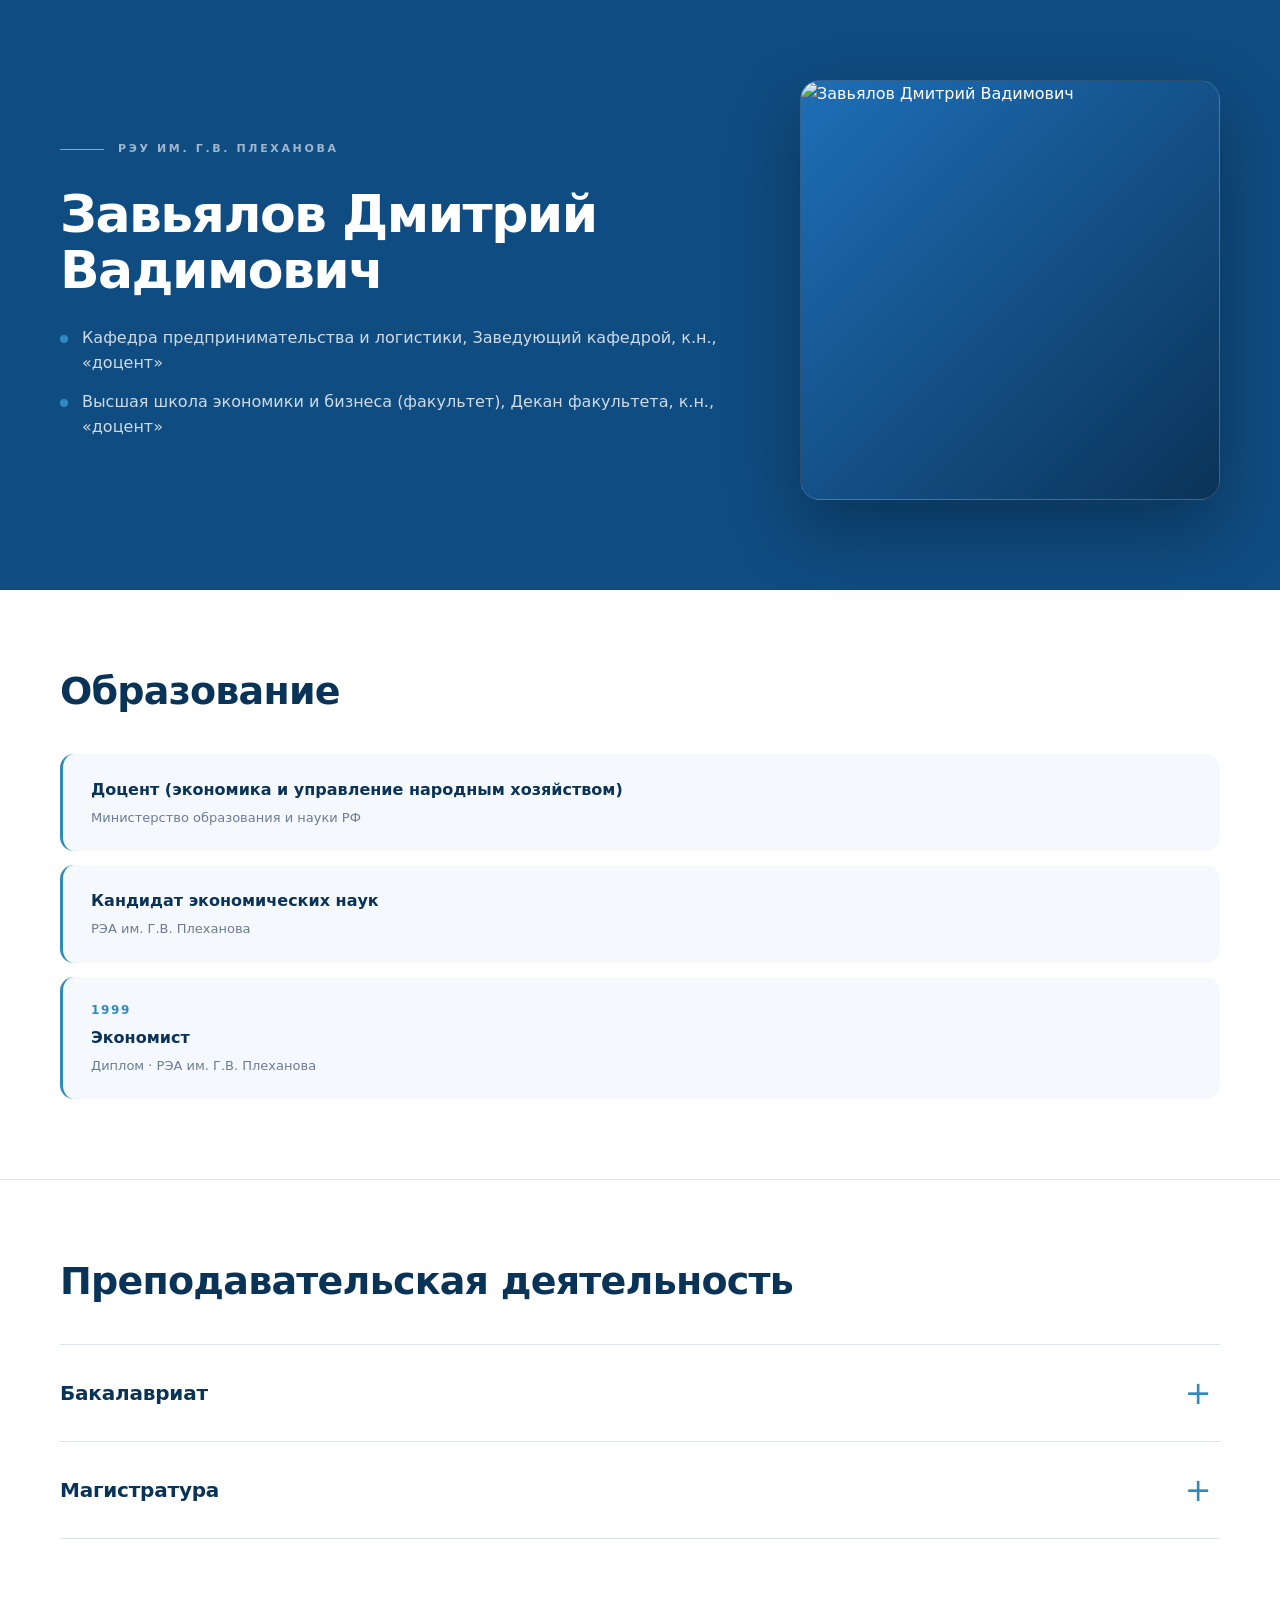
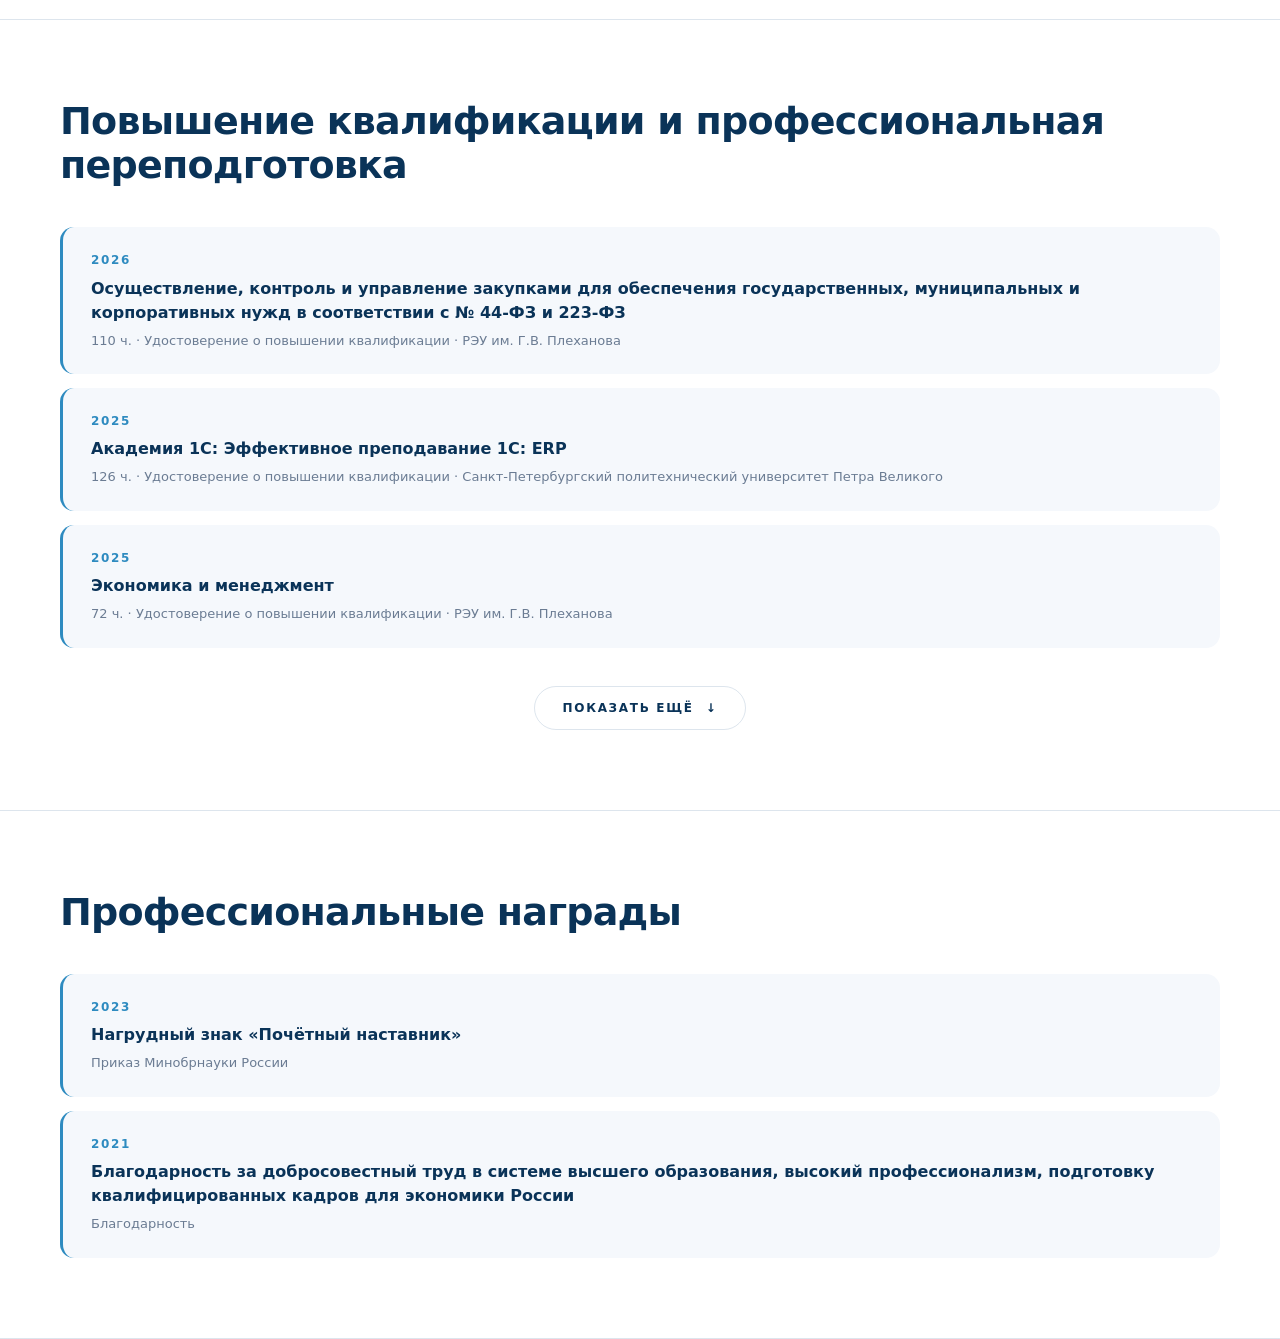
==== Employee/Employee page/index.html @ 573c7ca4 "Add files via upload" ====
<!DOCTYPE html>
<html lang="ru">
<head>
<meta charset="UTF-8">
<meta name="viewport" content="width=device-width, initial-scale=1.0">
<title>Завьялов Дмитрий Вадимович — РЭУ им. Г.В. Плеханова</title>
<link rel="preconnect" href="https://fonts.googleapis.com">
<link rel="preconnect" href="https://fonts.gstatic.com" crossorigin>
<link href="https://fonts.googleapis.com/css2?family=Tilda+Sans:wght@400;600;700;800&display=swap" rel="stylesheet">
<link rel="stylesheet" href="style.css">
</head>
<body>

<!-- HERO -->
<section class="person-hero">
  <div class="container person-hero__grid">
    <div class="person-hero__info">
      <div class="person-hero__eyebrow">
        <span class="person-hero__eyebrow-line"></span>
        РЭУ им. Г.В. Плеханова
      </div>
      <h1 class="person-hero__title">Завьялов Дмитрий Вадимович</h1>
      <div class="person-hero__roles">
        <span class="person-hero__role">Кафедра предпринимательства и логистики, Заведующий кафедрой, к.н., «доцент»</span>
        <span class="person-hero__role">Высшая школа экономики и бизнеса (факультет), Декан факультета, к.н., «доцент»</span>
      </div>
    </div>
    <div class="person-hero__photo">
      <img src="https://www.rea.ru/storage/image/97/97b4a6f0b8fde67471955991f34bde39.jpg_802x2999" alt="Завьялов Дмитрий Вадимович">
    </div>
  </div>
</section>

<!-- ОБРАЗОВАНИЕ -->
<section class="section" id="education">
  <div class="container">
    <div class="section__header">
      <h2 class="section__title">Образование</h2>
    </div>

    <div class="card-list">
      <div class="card-list__item">
        <div class="card-list__title">Доцент (экономика и управление народным хозяйством)</div>
        <div class="card-list__note">Министерство образования и науки РФ</div>
      </div>
      <div class="card-list__item">
        <div class="card-list__title">Кандидат экономических наук</div>
        <div class="card-list__note">РЭА им. Г.В. Плеханова</div>
      </div>
      <div class="card-list__item">
        <div class="card-list__year">1999</div>
        <div class="card-list__title">Экономист</div>
        <div class="card-list__note">Диплом · РЭА им. Г.В. Плеханова</div>
      </div>
    </div>
  </div>
</section>

<!-- ПРЕПОДАВАТЕЛЬСКАЯ ДЕЯТЕЛЬНОСТЬ -->
<section class="section" id="teaching">
  <div class="container">
    <div class="section__header">
      <h2 class="section__title">Преподавательская деятельность</h2>
    </div>

    <div class="accordion">

      <!-- БАКАЛАВРИАТ -->
      <div class="accordion__item" data-accordion-item>
        <button class="accordion__trigger" data-accordion-trigger>
          <span>Бакалавриат</span>
          <span class="accordion__icon" aria-hidden="true">+</span>
        </button>
        <div class="accordion__panel">
          <div class="accordion__content">

            <div class="accordion__block">
              <div class="accordion__block-title">Предпринимательство</div>
              <ul class="accordion__list">
                <li class="accordion__list-item">Информационная безопасность / Безопасность автоматизированных систем — 1-й курс</li>
                <li class="accordion__list-item">Сервис / Технология и сервис в индустрии питания — 1-й курс</li>
                <li class="accordion__list-item">Экономика / Финансы и кредит — 2-й курс</li>
                <li class="accordion__list-item">Экономика / Экономика предприятий и организаций — 2-й курс</li>
                <li class="accordion__list-item">Экономика / Международные экономические отношения — 2-й курс</li>
                <li class="accordion__list-item">Экономика / Экономика и бизнес-планирование — 2-й курс</li>
                <li class="accordion__list-item">Экономика / Международный бизнес (на английском языке) — 2-й курс</li>
                <li class="accordion__list-item">Экономика / Бухгалтерский учет и налогообложение — 2-й курс</li>
                <li class="accordion__list-item">Торговое дело / Коммерция — 2-й курс</li>
                <li class="accordion__list-item">Экономика / Государственные и муниципальные финансы — 2-й курс</li>
                <li class="accordion__list-item">Экономика / Финансы и кредит (на английском языке) — 2-й курс</li>
                <li class="accordion__list-item">Менеджмент / Логистика и управление цепями поставок — 2-й курс</li>
                <li class="accordion__list-item">Менеджмент / Предпринимательство и управление бизнесом — 2-й курс</li>
              </ul>
            </div>

            <div class="accordion__block">
              <div class="accordion__block-title">Создание стартапов</div>
              <ul class="accordion__list">
                <li class="accordion__list-item">Дизайн / Графический дизайн — 2-й курс</li>
              </ul>
            </div>

            <div class="accordion__block">
              <div class="accordion__block-title">Прикладные бизнес-исследования</div>
              <ul class="accordion__list">
                <li class="accordion__list-item">Менеджмент / Предпринимательство и управление бизнесом — 3-й курс</li>
              </ul>
            </div>

            <div class="accordion__block">
              <div class="accordion__block-title">Логистика</div>
              <ul class="accordion__list">
                <li class="accordion__list-item">Менеджмент / Маркетинг — 3-й курс</li>
                <li class="accordion__list-item">Менеджмент / Менеджмент наукоёмких технологий — 3-й курс</li>
              </ul>
            </div>

            <div class="accordion__block">
              <div class="accordion__block-title">Прикладная бизнес-аналитика</div>
              <ul class="accordion__list">
                <li class="accordion__list-item">Менеджмент / Логистика и управление цепями поставок — 3-й курс</li>
              </ul>
            </div>

            <div class="accordion__block">
              <div class="accordion__block-title">Государственная поддержка предпринимательства</div>
              <ul class="accordion__list">
                <li class="accordion__list-item">Менеджмент / Предпринимательство и управление бизнесом — 3-й курс</li>
              </ul>
            </div>

            <div class="accordion__block">
              <div class="accordion__block-title">Логистика снабжения</div>
              <ul class="accordion__list">
                <li class="accordion__list-item">Менеджмент / Логистика и управление цепями поставок — 3-й курс</li>
              </ul>
            </div>

            <div class="accordion__block">
              <div class="accordion__block-title">Стратегии развития бизнеса</div>
              <ul class="accordion__list">
                <li class="accordion__list-item">Менеджмент / Предпринимательство и управление бизнесом — 3-й курс</li>
              </ul>
            </div>

            <div class="accordion__block">
              <div class="accordion__block-title">Бизнес-планирование</div>
              <ul class="accordion__list">
                <li class="accordion__list-item">Экономика / Финансы и кредит (на английском языке) — 3-й курс</li>
              </ul>
            </div>

            <div class="accordion__block">
              <div class="accordion__block-title">Информационные технологии в логистике</div>
              <ul class="accordion__list">
                <li class="accordion__list-item">Менеджмент / Логистика и управление цепями поставок — 4-й курс</li>
              </ul>
            </div>

            <div class="accordion__block">
              <div class="accordion__block-title">Финансирование бизнеса</div>
              <ul class="accordion__list">
                <li class="accordion__list-item">Менеджмент / Предпринимательство и управление бизнесом — 4-й курс</li>
              </ul>
            </div>

            <div class="accordion__block">
              <div class="accordion__block-title">Инновационное предпринимательство</div>
              <ul class="accordion__list">
                <li class="accordion__list-item">Менеджмент / Предпринимательство и управление бизнесом — 4-й курс</li>
              </ul>
            </div>

          </div>
        </div>
      </div>

      <!-- МАГИСТРАТУРА -->
      <div class="accordion__item" data-accordion-item>
        <button class="accordion__trigger" data-accordion-trigger>
          <span>Магистратура</span>
          <span class="accordion__icon" aria-hidden="true">+</span>
        </button>
        <div class="accordion__panel">
          <div class="accordion__content">

            <div class="accordion__block">
              <div class="accordion__block-title">Операционная бизнес-аналитика</div>
              <ul class="accordion__list">
                <li class="accordion__list-item">Экономика / Экономика фирмы — 1-й курс</li>
              </ul>
            </div>

            <div class="accordion__block">
              <div class="accordion__block-title">Методология и методы исследований в менеджменте</div>
              <ul class="accordion__list">
                <li class="accordion__list-item">Менеджмент / Управление маркетингом: Big data, аналитика, технологии — 1-й курс</li>
                <li class="accordion__list-item">Менеджмент / Международный бизнес — 1-й курс</li>
                <li class="accordion__list-item">Менеджмент / Маркетинг и продажи — 1-й курс</li>
                <li class="accordion__list-item">Менеджмент / Маркетинговое управление малым и средним бизнесом — 1-й курс</li>
              </ul>
            </div>

            <div class="accordion__block">
              <div class="accordion__block-title">Информационные технологии в управлении фирмой</div>
              <ul class="accordion__list">
                <li class="accordion__list-item">Экономика / Экономика фирмы — 2-й курс</li>
              </ul>
            </div>

          </div>
        </div>
      </div>

    </div>
  </div>
</section>

<!-- ПОВЫШЕНИЕ КВАЛИФИКАЦИИ -->
<section class="section" id="qualification">
  <div class="container">
    <div class="section__header">
      <h2 class="section__title">Повышение квалификации и профессиональная переподготовка</h2>
    </div>

    <div class="card-list" data-list>
      <div class="card-list__item">
        <div class="card-list__year">2026</div>
        <div class="card-list__title">Осуществление, контроль и управление закупками для обеспечения государственных, муниципальных и корпоративных нужд в соответствии с № 44-ФЗ и 223-ФЗ</div>
        <div class="card-list__note">110 ч. · Удостоверение о повышении квалификации · РЭУ им. Г.В. Плеханова</div>
      </div>

      <div class="card-list__item">
        <div class="card-list__year">2025</div>
        <div class="card-list__title">Академия 1С: Эффективное преподавание 1С: ERP</div>
        <div class="card-list__note">126 ч. · Удостоверение о повышении квалификации · Санкт-Петербургский политехнический университет Петра Великого</div>
      </div>

      <div class="card-list__item">
        <div class="card-list__year">2025</div>
        <div class="card-list__title">Экономика и менеджмент</div>
        <div class="card-list__note">72 ч. · Удостоверение о повышении квалификации · РЭУ им. Г.В. Плеханова</div>
      </div>

      <!-- Скрытые карточки -->
      <div class="card-list__extra">
        <div class="card-list__extra-clip">

          <div class="card-list__item">
            <div class="card-list__year">2023</div>
            <div class="card-list__title">Особенности инклюзивного образования в ВУЗе с ДОТ</div>
            <div class="card-list__note">16 ч. · Удостоверение о повышении квалификации · РЭУ им. Г.В. Плеханова</div>
          </div>

          <div class="card-list__item">
            <div class="card-list__year">2023</div>
            <div class="card-list__title">Работа в электронной информационно-образовательной среде</div>
            <div class="card-list__note">16 ч. · Удостоверение о повышении квалификации · РЭУ им. Г.В. Плеханова</div>
          </div>

          <div class="card-list__item">
            <div class="card-list__year">2023</div>
            <div class="card-list__title">Автоматизация бизнес-процессов на базе технологий 1С</div>
            <div class="card-list__note">72 ч. · Удостоверение о повышении квалификации · Санкт-Петербургский политехнический университет Петра Великого</div>
          </div>

        </div>
      </div>

      <button class="card-list__toggle" data-list-toggle type="button">
        <span class="card-list__toggle-text">Показать ещё</span>
        <span class="card-list__toggle-icon" aria-hidden="true">↓</span>
      </button>
    </div>
  </div>
</section>

<!-- ПРОФЕССИОНАЛЬНЫЕ НАГРАДЫ -->
<section class="section" id="awards">
  <div class="container">
    <div class="section__header">
      <h2 class="section__title">Профессиональные награды</h2>
    </div>

    <div class="card-list">
      <div class="card-list__item">
        <div class="card-list__year">2023</div>
        <div class="card-list__title">Нагрудный знак «Почётный наставник»</div>
        <div class="card-list__note">Приказ Минобрнауки России</div>
      </div>
      <div class="card-list__item">
        <div class="card-list__year">2021</div>
        <div class="card-list__title">Благодарность за добросовестный труд в системе высшего образования, высокий профессионализм, подготовку квалифицированных кадров для экономики России</div>
        <div class="card-list__note">Благодарность</div>
      </div>
    </div>
  </div>
</section>

<script src="script.js"></script>
<script src="block.js"></script>

</body>
</html>
---- Employee/Employee page/style.css ----
/* =========================================
   Variables
   ========================================= */
:root {
  /* --- Палитра --- */
  --paris-blue: #0F4C81;
  --paris-blue-dark: #0A3358;
  --paris-blue-light: #1E6FB8;
  --paris-blue-line: rgba(15, 76, 129, 0.14);
  --signal-white: #FFFFFF;
  --soft-white: #F5F8FC;
  --text-main: #12233B;
  --text-muted: #6B7C93;
  --accent: #2E8BC0;

  /* --- Анимации --- */
  --transition: cubic-bezier(0.25, 0.8, 0.3, 1);
}

/* =========================================
   Reset & Base
   ========================================= */
*, *::before, *::after {
  box-sizing: border-box;
  margin: 0;
  padding: 0;
}

html { scroll-behavior: smooth; }

body {
  font-family: 'Tilda Sans', 'Manrope', 'Segoe UI', system-ui, sans-serif;
  font-weight: 400;
  background: var(--signal-white);
  color: var(--text-main);
  line-height: 1.6;
  -webkit-font-smoothing: antialiased;
  -moz-osx-font-smoothing: grayscale;
}

img { max-width: 100%; height: auto; display: block; }
button { font-family: inherit; }

.container {
  max-width: 1240px;
  margin: 0 auto;
  padding: 0 40px;
}

/* =========================================
   BLOCK: person-hero
   ========================================= */
.person-hero {
  background: var(--paris-blue);
  color: var(--signal-white);
  padding: 80px 0 90px;
}

.person-hero__grid {
  display: grid;
  grid-template-columns: 1fr 420px;
  gap: 56px;
  align-items: center;
}

.person-hero__info {
  display: flex;
  flex-direction: column;
}

.person-hero__eyebrow {
  display: inline-flex;
  align-items: center;
  gap: 14px;
  margin-bottom: 28px;
  font-size: 11px;
  font-weight: 700;
  letter-spacing: 0.24em;
  text-transform: uppercase;
  color: rgba(255, 255, 255, 0.6);
}

.person-hero__eyebrow-line {
  width: 44px;
  height: 1px;
  background: rgba(255, 255, 255, 0.5);
}

.person-hero__title {
  margin-bottom: 28px;
  font-size: clamp(32px, 4.4vw, 52px);
  font-weight: 800;
  letter-spacing: -0.03em;
  line-height: 1.08;
  color: var(--signal-white);
}

.person-hero__roles {
  display: flex;
  flex-direction: column;
  gap: 14px;
  font-size: 16px;
  line-height: 1.55;
  color: rgba(255, 255, 255, 0.8);
}

.person-hero__role {
  display: inline-flex;
  align-items: flex-start;
  gap: 14px;
}

.person-hero__role::before {
  content: "";
  width: 8px;
  height: 8px;
  margin-top: 9px;
  border-radius: 50%;
  background: var(--accent);
  flex-shrink: 0;
}

.person-hero__photo {
  position: relative;
  width: 100%;
  aspect-ratio: 1 / 1;
  border-radius: 20px;
  overflow: hidden;
  background: linear-gradient(135deg, var(--paris-blue-light) 0%, var(--paris-blue-dark) 100%);
  box-shadow: 0 30px 70px rgba(0, 0, 0, 0.30);
  border: 1px solid rgba(255, 255, 255, 0.12);
}

.person-hero__photo img {
  width: 100%;
  height: 100%;
  object-fit: cover;
  object-position: center top;
}

/* =========================================
   BLOCK: section
   ========================================= */
.section {
  padding: 80px 0;
  border-bottom: 1px solid var(--paris-blue-line);
}

.section:last-child {
  border-bottom: none;
}

.section__header {
  margin-bottom: 40px;
}

.section__title {
  font-size: clamp(28px, 3.4vw, 38px);
  font-weight: 800;
  letter-spacing: -0.02em;
  line-height: 1.15;
  color: var(--paris-blue-dark);
}

/* =========================================
   BLOCK: card-list
   ========================================= */
.card-list {
  display: flex;
  flex-direction: column;
  gap: 14px;
}

.card-list__item {
  padding: 24px 28px;
  background: var(--soft-white);
  border-radius: 14px;
  border-left: 3px solid var(--accent);
  display: flex;
  flex-direction: column;
  gap: 6px;
}

.card-list__year {
  font-size: 12px;
  font-weight: 700;
  letter-spacing: 0.14em;
  text-transform: uppercase;
  color: var(--accent);
}

.card-list__title {
  font-size: 16px;
  font-weight: 600;
  line-height: 1.5;
  color: var(--paris-blue-dark);
}

.card-list__note {
  font-size: 13px;
  line-height: 1.5;
  color: var(--text-muted);
}

/* Скрытая часть (доп. карточки) */
.card-list__extra {
  display: grid;
  grid-template-rows: 0fr;
  margin-top: -14px; /* Гасит gap родителя, пока свёрнуто */
  transition:
    grid-template-rows 0.5s var(--transition),
    margin-top 0.4s var(--transition);
}

.card-list__extra-clip {
  overflow: hidden;
  min-height: 0;
  display: flex;
  flex-direction: column;
  gap: 14px;
}

.card-list--expanded .card-list__extra {
  grid-template-rows: 1fr;
  margin-top: 0;
}

/* Кнопка «Показать ещё» */
.card-list__toggle {
  margin: 0 auto;
  margin-top: 24px;
  align-self: flex-start;
  display: inline-flex;
  align-items: center;
  gap: 12px;
  padding: 14px 28px;
  border: 1px solid var(--paris-blue-line);
  border-radius: 999px;
  background: transparent;
  color: var(--paris-blue-dark);
  font-size: 12px;
  font-weight: 700;
  letter-spacing: 0.14em;
  text-transform: uppercase;
  cursor: pointer;
  transition:
    background 0.35s var(--transition),
    border-color 0.35s var(--transition),
    color 0.35s var(--transition);
}

.card-list__toggle:hover {
  background: var(--paris-blue);
  border-color: var(--paris-blue);
  color: var(--signal-white);
}

.card-list__toggle-icon {
  display: inline-block;
  transition: transform 0.35s var(--transition);
}

.card-list__toggle--open .card-list__toggle-icon {
  transform: rotate(180deg);
}

/* =========================================
   BLOCK: accordion
   ========================================= */
.accordion {
  border-top: 1px solid var(--paris-blue-line);
}

.accordion__item {
  border-bottom: 1px solid var(--paris-blue-line);
  background: var(--signal-white);
}

.accordion__trigger {
  display: flex;
  align-items: center;
  justify-content: space-between;
  gap: 24px;
  width: 100%;
  padding: 26px 0;
  background: none;
  border: none;
  color: var(--paris-blue-dark);
  font-size: 20px;
  font-weight: 800;
  letter-spacing: -0.01em;
  text-align: left;
  cursor: pointer;
  transition: color 0.35s var(--transition);
}

.accordion__trigger:hover {
  color: var(--paris-blue);
}

.accordion__icon {
  display: inline-flex;
  align-items: center;
  justify-content: center;
  width: 44px;
  height: 44px;
  font-size: 32px;
  font-weight: 400;
  line-height: 1;
  color: var(--accent);
  flex-shrink: 0;
  transition: transform 0.4s var(--transition);
}

.accordion__item--open .accordion__icon {
  transform: rotate(45deg);
}

.accordion__panel {
  max-height: 0;
  overflow: hidden;
  transition:
    max-height 0.5s var(--transition),
    padding 0.4s var(--transition);
  padding: 0;
}

.accordion__item--open .accordion__panel {
  max-height: 5000px;
  padding: 0 0 32px;
}

.accordion__content {
  display: flex;
  flex-direction: column;
  gap: 20px;
}

.accordion__block {
  display: flex;
  flex-direction: column;
  gap: 10px;
}

.accordion__block-title {
  margin-bottom: 4px;
  padding-bottom: 8px;
  border-bottom: 1px solid var(--paris-blue-line);
  font-size: 15px;
  font-weight: 700;
  letter-spacing: -0.005em;
  color: var(--paris-blue-dark);
}

.accordion__list {
  list-style: none;
  display: flex;
  flex-direction: column;
  gap: 6px;
}

.accordion__list-item {
  position: relative;
  padding-left: 20px;
  font-size: 14px;
  line-height: 1.55;
  color: var(--text-main);
}

.accordion__list-item::before {
  content: "—";
  position: absolute;
  left: 0;
  color: var(--accent);
  font-weight: 700;
}

/* =========================================
   Адаптив
   ========================================= */
@media (max-width: 900px) {
  .container { padding: 0 24px; }
  .section { padding: 60px 0; }
  .person-hero { padding: 60px 0 70px; }
  .person-hero__grid { grid-template-columns: 1fr; gap: 40px; }
  .person-hero__photo { max-width: 360px; margin: 0 auto; }
  .accordion__trigger { font-size: 18px; padding: 22px 0; }
}

@media (max-width: 600px) {
  .card-list__item { padding: 20px 22px; }
  .accordion__trigger { font-size: 16px; gap: 16px; }
  .accordion__icon { width: 36px; height: 36px; font-size: 26px; }
  .accordion__list-item { font-size: 13px; }
  .person-hero__photo { max-width: 280px; }
  .person-hero__title { font-size: 32px; }
}
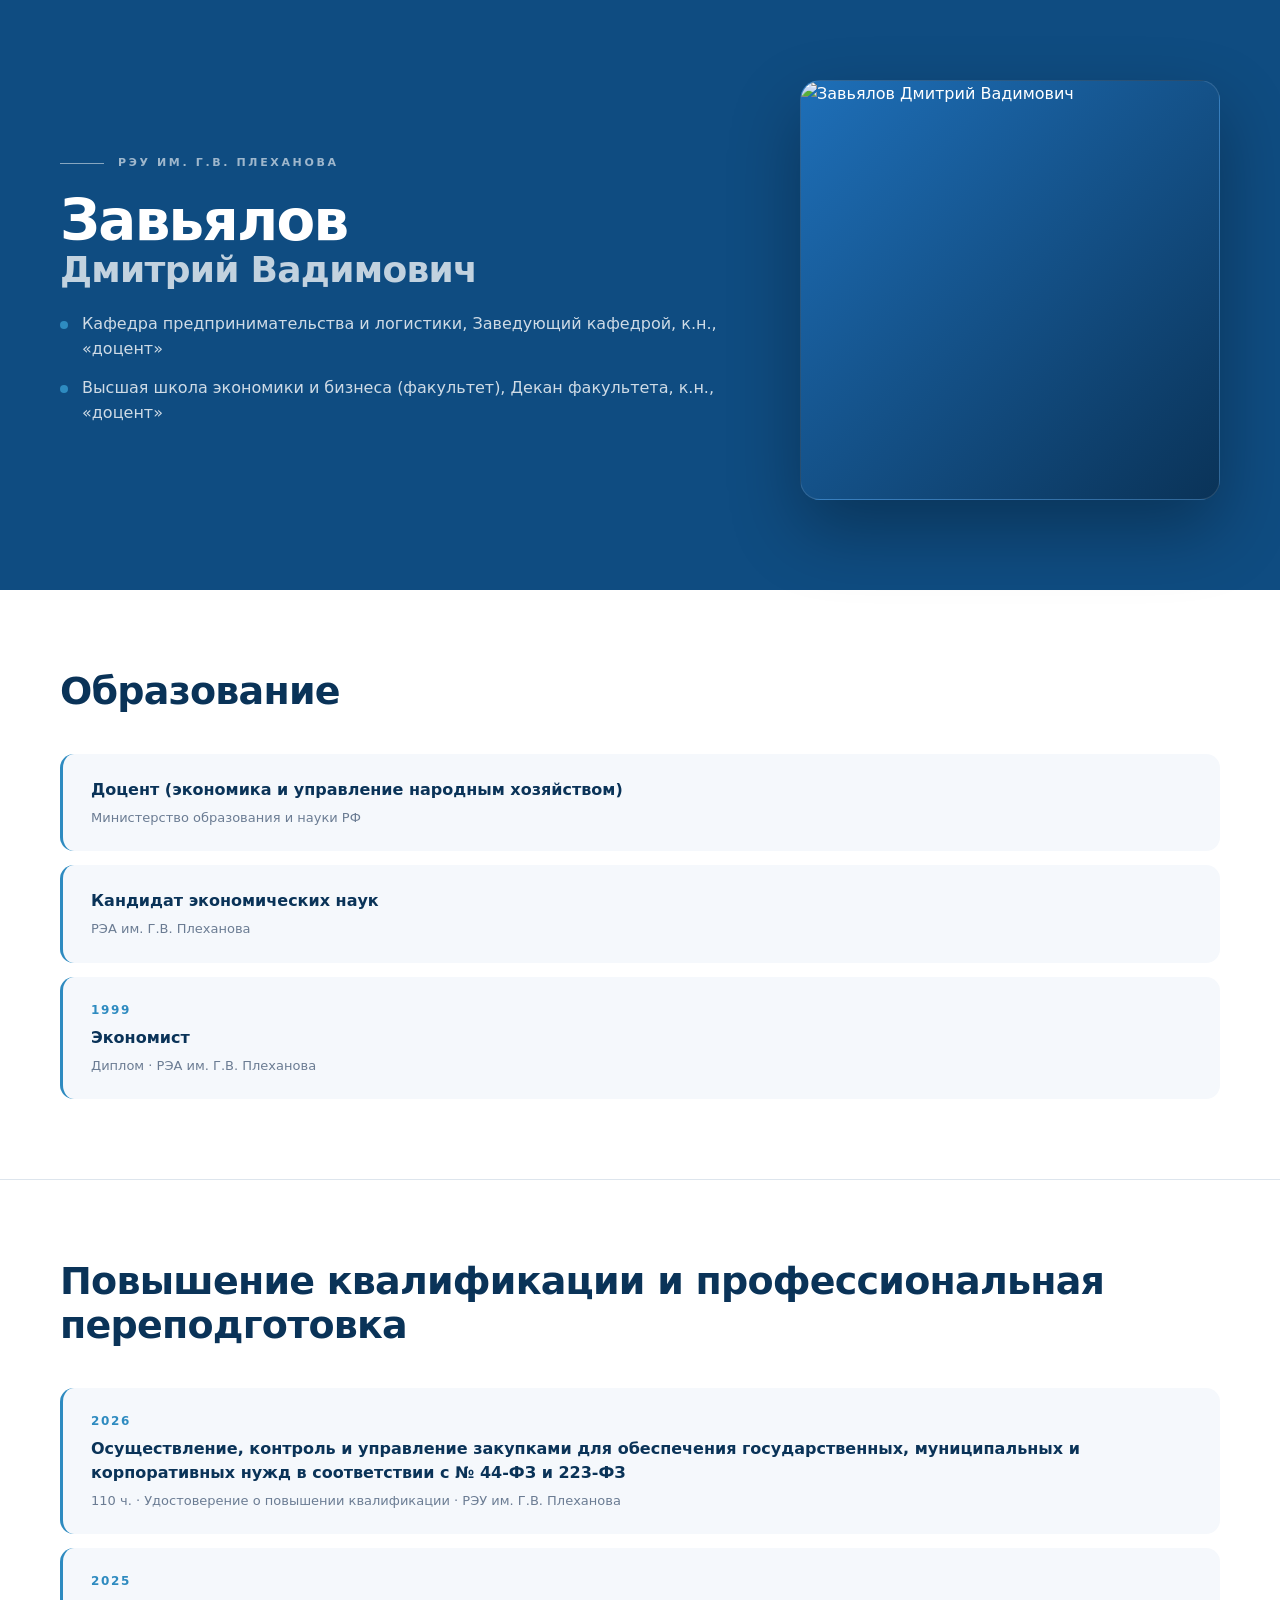
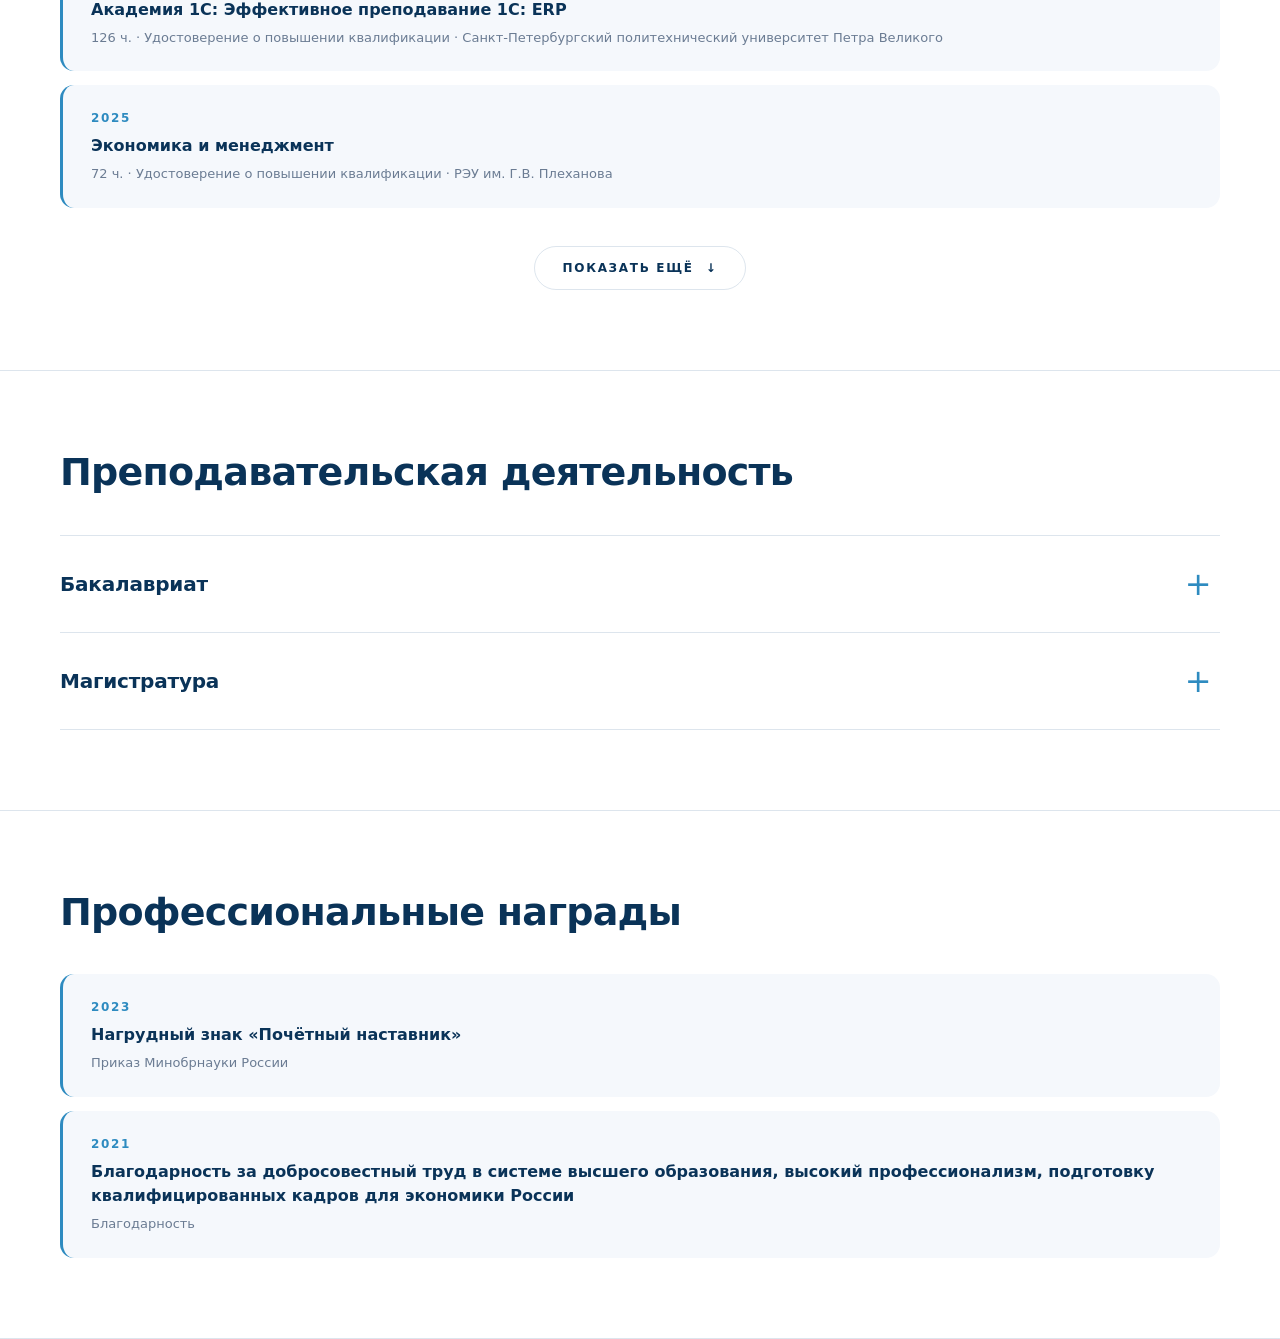
==== commit 57bc0381: "Add files via upload" ====
--- a/Employee/Employee page/index.html
+++ b/Employee/Employee page/index.html
@@ -19,7 +19,9 @@
         <span class="person-hero__eyebrow-line"></span>
         РЭУ им. Г.В. Плеханова
       </div>
-      <h1 class="person-hero__title">Завьялов Дмитрий Вадимович</h1>
+      <h1 class="person-hero__title">
+        Завьялов <br>
+        <span>Дмитрий Вадимович</span></h1>
       <div class="person-hero__roles">
         <span class="person-hero__role">Кафедра предпринимательства и логистики, Заведующий кафедрой, к.н., «доцент»</span>
         <span class="person-hero__role">Высшая школа экономики и бизнеса (факультет), Декан факультета, к.н., «доцент»</span>
@@ -52,6 +54,65 @@
         <div class="card-list__title">Экономист</div>
         <div class="card-list__note">Диплом · РЭА им. Г.В. Плеханова</div>
       </div>
+    </div>
+  </div>
+</section>
+
+<!-- ПОВЫШЕНИЕ КВАЛИФИКАЦИИ -->
+<section class="section" id="qualification">
+  <div class="container">
+    <div class="section__header">
+      <h2 class="section__title">Повышение квалификации и профессиональная переподготовка</h2>
+    </div>
+
+    <div class="card-list" data-list>
+      <div class="card-list__item">
+        <div class="card-list__year">2026</div>
+        <div class="card-list__title">Осуществление, контроль и управление закупками для обеспечения государственных, муниципальных и корпоративных нужд в соответствии с № 44-ФЗ и 223-ФЗ</div>
+        <div class="card-list__note">110 ч. · Удостоверение о повышении квалификации · РЭУ им. Г.В. Плеханова</div>
+      </div>
+
+      <div class="card-list__item">
+        <div class="card-list__year">2025</div>
+        <div class="card-list__title">Академия 1С: Эффективное преподавание 1С: ERP</div>
+        <div class="card-list__note">126 ч. · Удостоверение о повышении квалификации · Санкт-Петербургский политехнический университет Петра Великого</div>
+      </div>
+
+      <div class="card-list__item">
+        <div class="card-list__year">2025</div>
+        <div class="card-list__title">Экономика и менеджмент</div>
+        <div class="card-list__note">72 ч. · Удостоверение о повышении квалификации · РЭУ им. Г.В. Плеханова</div>
+      </div>
+
+      <!-- Скрытые карточки -->
+      <div class="card-list__extra">
+        <div class="card-list__extra-clip">
+
+          <div class="card-list__item">
+            <div class="card-list__year">2023</div>
+            <div class="card-list__title">Особенности инклюзивного образования в ВУЗе с ДОТ</div>
+            <div class="card-list__note">16 ч. · Удостоверение о повышении квалификации · РЭУ им. Г.В. Плеханова</div>
+          </div>
+
+          <div class="card-list__item">
+            <div class="card-list__year">2023</div>
+            <div class="card-list__title">Работа в электронной информационно-образовательной среде</div>
+            <div class="card-list__note">16 ч. · Удостоверение о повышении квалификации · РЭУ им. Г.В. Плеханова</div>
+          </div>
+
+          <div class="card-list__item">
+            <div class="card-list__year">2023</div>
+            <div class="card-list__title">Автоматизация бизнес-процессов на базе технологий 1С</div>
+            <div class="card-list__note">72 ч. · Удостоверение о повышении квалификации · Санкт-Петербургский политехнический университет Петра Великого</div>
+          </div>
+
+        </div>
+      </div>
+
+      <button class="card-list__toggle" data-list-toggle type="button">
+        <span class="card-list__toggle-text">Показать ещё</span>
+        <span class="card-list__toggle-icon" aria-hidden="true">↓</span>
+      </button>
     </div>
   </div>
 </section>
@@ -216,64 +277,7 @@
   </div>
 </section>
 
-<!-- ПОВЫШЕНИЕ КВАЛИФИКАЦИИ -->
-<section class="section" id="qualification">
-  <div class="container">
-    <div class="section__header">
-      <h2 class="section__title">Повышение квалификации и профессиональная переподготовка</h2>
-    </div>
-
-    <div class="card-list" data-list>
-      <div class="card-list__item">
-        <div class="card-list__year">2026</div>
-        <div class="card-list__title">Осуществление, контроль и управление закупками для обеспечения государственных, муниципальных и корпоративных нужд в соответствии с № 44-ФЗ и 223-ФЗ</div>
-        <div class="card-list__note">110 ч. · Удостоверение о повышении квалификации · РЭУ им. Г.В. Плеханова</div>
-      </div>
-
-      <div class="card-list__item">
-        <div class="card-list__year">2025</div>
-        <div class="card-list__title">Академия 1С: Эффективное преподавание 1С: ERP</div>
-        <div class="card-list__note">126 ч. · Удостоверение о повышении квалификации · Санкт-Петербургский политехнический университет Петра Великого</div>
-      </div>
-
-      <div class="card-list__item">
-        <div class="card-list__year">2025</div>
-        <div class="card-list__title">Экономика и менеджмент</div>
-        <div class="card-list__note">72 ч. · Удостоверение о повышении квалификации · РЭУ им. Г.В. Плеханова</div>
-      </div>
-
-      <!-- Скрытые карточки -->
-      <div class="card-list__extra">
-        <div class="card-list__extra-clip">
-
-          <div class="card-list__item">
-            <div class="card-list__year">2023</div>
-            <div class="card-list__title">Особенности инклюзивного образования в ВУЗе с ДОТ</div>
-            <div class="card-list__note">16 ч. · Удостоверение о повышении квалификации · РЭУ им. Г.В. Плеханова</div>
-          </div>
-
-          <div class="card-list__item">
-            <div class="card-list__year">2023</div>
-            <div class="card-list__title">Работа в электронной информационно-образовательной среде</div>
-            <div class="card-list__note">16 ч. · Удостоверение о повышении квалификации · РЭУ им. Г.В. Плеханова</div>
-          </div>
-
-          <div class="card-list__item">
-            <div class="card-list__year">2023</div>
-            <div class="card-list__title">Автоматизация бизнес-процессов на базе технологий 1С</div>
-            <div class="card-list__note">72 ч. · Удостоверение о повышении квалификации · Санкт-Петербургский политехнический университет Петра Великого</div>
-          </div>
-
-        </div>
-      </div>
-
-      <button class="card-list__toggle" data-list-toggle type="button">
-        <span class="card-list__toggle-text">Показать ещё</span>
-        <span class="card-list__toggle-icon" aria-hidden="true">↓</span>
-      </button>
-    </div>
-  </div>
-</section>
+
 
 <!-- ПРОФЕССИОНАЛЬНЫЕ НАГРАДЫ -->
 <section class="section" id="awards">
--- a/Employee/Employee page/style.css
+++ b/Employee/Employee page/style.css
@@ -88,11 +88,19 @@
 
 .person-hero__title {
   margin-bottom: 28px;
-  font-size: clamp(32px, 4.4vw, 52px);
+  font-size: clamp(32px, 4.4vw, 64px);
   font-weight: 800;
   letter-spacing: -0.03em;
-  line-height: 1.08;
+  line-height: .75;
   color: var(--signal-white);
+}
+
+.person-hero__title span {
+    font-size: clamp(24px, 3.2vw, 36px);
+    font-weight: 600;
+    letter-spacing: -.02em;
+    line-height: .25;
+    color: rgba(255, 255, 255, .75);
 }
 
 .person-hero__roles {
